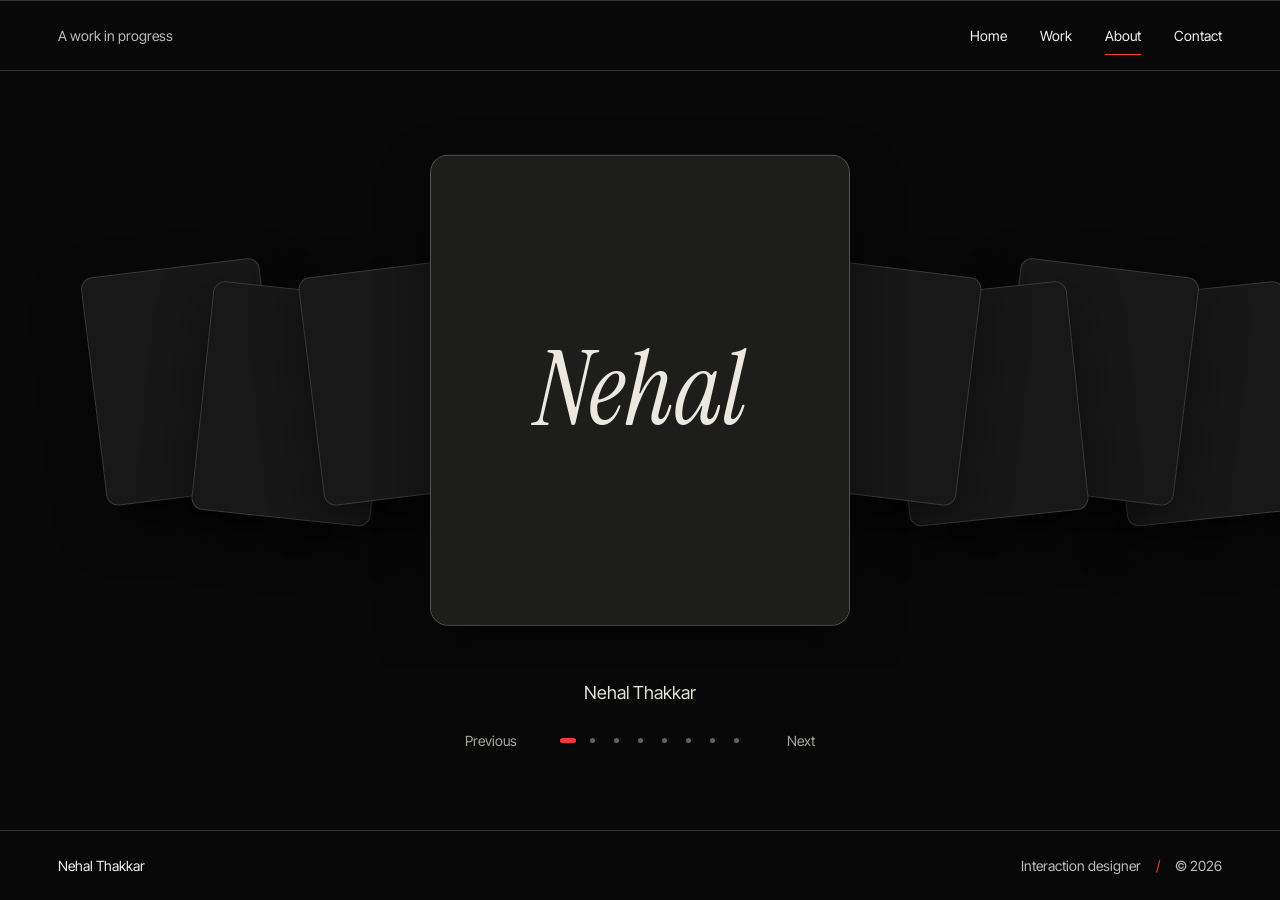
==== about.html @ 82a0279f "Add files via upload" ====
<!doctype html>
<html lang="en">
<head>
  <meta charset="utf-8">
  <meta name="viewport" content="width=device-width,initial-scale=1">
  <meta name="theme-color" content="#080808">
  <title>About ,  Nehal Thakkar</title>
  <meta name="description" content="A brief introduction to Nehal, an interaction designer based in Ahmedabad.">
  <link rel="icon" type="image/svg+xml" href="./assets/favicon.svg">
  <link rel="preconnect" href="https://fonts.googleapis.com">
  <link rel="preconnect" href="https://fonts.gstatic.com" crossorigin>
  <link href="https://fonts.googleapis.com/css2?family=Instrument+Serif:ital@0;1&family=Inter+Tight:wght@400;500;600;700;800&display=swap" rel="stylesheet">
  <link rel="stylesheet" href="./theme.css">
  <link rel="stylesheet" href="./minimal.css">
  <link rel="stylesheet" href="./about-gallery.css">
</head>
<body class="minimal-page about-page" id="top">
<a class="skip" href="#main">Skip to content</a>
<header class="site-nav" aria-label="Primary"><a class="nav-brand nav-annotation" href="./index.html" aria-label="Home">A work in progress</a><nav aria-label="Main navigation"><a href="./index.html">Home</a><a href="./work.html">Work</a><a href="./about.html" aria-current="page">About</a><a href="./contact.html">Contact</a></nav></header>
<main id="main" class="personal-world">
  <section class="personal-gallery" aria-label="Nehal’s personal photo gallery" aria-roledescription="carousel">
    <div class="gallery-stage" id="about-gallery"></div>
    <p class="gallery-line" id="gallery-line" aria-live="polite"></p>
    <div class="gallery-controls"><button type="button" id="gallery-prev" aria-label="Previous photo">Previous</button><div id="gallery-dots" aria-label="Choose a photo"></div><button type="button" id="gallery-next" aria-label="Next photo">Next</button></div>
  </section>
</main>
<footer class="quiet-footer"><span>Nehal Thakkar</span><span>Interaction designer <span aria-hidden="true">/</span> © 2026</span></footer>
<script src="./about-gallery.js"></script>
</body>
</html>
---- theme.css ----
:root{--dark:#080808;--ink:#11110f;--paper:#f1f1ec;--orange:#ff3b3b;--orange-ink:#b91c1c;--line:#d0d0c9;--serif:"Instrument Serif",Georgia,"Times New Roman",serif;--sans:"Inter Tight",Arial,Helvetica,sans-serif;--gutter:4.5vw;--teal:#080808;--yellow:#f1f1ec;--bg:#f1f1ec;--accent:#b91c1c;--muted:#63635e;--max:1440px}
*{box-sizing:border-box}html{scroll-behavior:smooth;scroll-padding-top:105px}body{margin:0;background:var(--paper);color:var(--ink);font:16px/1.6 var(--sans);-webkit-font-smoothing:antialiased}::selection{background:var(--orange);color:var(--dark)}a{color:inherit;text-underline-offset:.3em}button,input,textarea,summary{font:inherit}img{display:block;max-width:100%;height:auto}a:focus-visible,button:focus-visible,summary:focus-visible{outline:2px solid var(--orange);outline-offset:6px}
.skip{position:absolute;left:20px;top:-100px;z-index:100;padding:14px 20px;background:var(--paper);color:var(--ink);font-size:16px}.skip:focus{top:14px}.status-dot{display:inline-block;flex:none;width:7px;height:7px;border-radius:50%;background:var(--orange)}
.site-nav{position:sticky;top:0;z-index:30;display:flex;align-items:center;justify-content:space-between;gap:24px;width:100%;padding:20px var(--gutter);background:var(--dark);color:var(--paper);border-top:1px solid #353531;border-bottom:1px solid #353531}.site-nav a{text-decoration:none}.nav-brand{font:600 31px/.9 var(--sans);letter-spacing:-.075em;white-space:nowrap;display:inline-flex;align-items:center}.nav-brand>span{font-weight:400;color:var(--orange);font-size:34px;margin-left:5px;line-height:.8}.nav-note{font:13px/1.4 var(--sans);color:#aaa9a4;margin-right:auto;margin-left:22px}
.site-nav nav{position:static;display:flex;align-items:center;gap:34px;background:none;color:inherit;border:0;padding:0;overflow:visible;font-family:var(--sans)}.site-nav nav>a{font-size:14px;line-height:1.5;white-space:nowrap;position:relative;padding:4px 0;transition:color .2s}.site-nav nav>a:hover{color:var(--orange)}.site-nav nav>a[aria-current=page]:after{content:"";position:absolute;bottom:-5px;left:0;right:0;height:1px;background:var(--orange)}.site-nav .nav-contact{display:flex;align-items:center;gap:9px}
.shell,.wrap{width:min(var(--max),91%);margin-left:auto;margin-right:auto}
.portfolio-page h1,.portfolio-page h2{font-family:var(--serif);font-weight:400;letter-spacing:-.035em;line-height:1.04}.portfolio-page h1 em,.portfolio-page h2 em{font-family:var(--serif);font-weight:400;font-style:italic;color:var(--orange-ink)}.portfolio-page h3{font-family:var(--sans);font-weight:500;letter-spacing:-.035em}
.portfolio-page .eyebrow,.portfolio-page .mono,.portfolio-page figcaption,.portfolio-page dt{font-family:var(--sans);letter-spacing:0;font-size:14px;line-height:1.5}.portfolio-page .eyebrow{color:var(--muted);text-transform:none}
.portfolio-page .page-intro,.portfolio-page .about-hero{padding:88px 0 75px}.portfolio-page .page-intro h1,.portfolio-page .about-hero h1{font-size:clamp(58px,8.4vw,126px);line-height:1.02;letter-spacing:-.035em;font-weight:400;margin:35px 0}.portfolio-page .page-intro p{font-size:21px;line-height:1.5;max-width:590px;letter-spacing:-.015em}.portfolio-page .page-links{gap:18px;margin-top:35px}
.portfolio-page .pill{border:1px solid #aaa9a1;border-radius:0;padding:14px 20px;font-size:14px;font-weight:400;background:transparent;min-height:48px;transition:color .2s,background .2s,border-color .2s}.portfolio-page .pill:hover{background:var(--dark);color:var(--paper);border-color:var(--dark);transform:none}
.portfolio-page .work,.portfolio-page .practice{background:var(--dark);color:var(--paper);padding:88px 0}.portfolio-page .section-head{margin-bottom:55px;align-items:end;gap:40px}.portfolio-page .section-head h2,.portfolio-page .tools h2{font-size:clamp(48px,6.5vw,96px);font-weight:400;letter-spacing:-.035em;line-height:1.02}.portfolio-page .section-head p{font-size:17px;color:#bdbdb7}.portfolio-page .work .eyebrow,.portfolio-page .practice .eyebrow{color:#bdbdb7}
.portfolio-page .case-cover,.portfolio-page .ui-cover{border-radius:0}.portfolio-page .case-cover{aspect-ratio:1.9}.portfolio-page .cover-chip{border-radius:0;background:var(--paper);color:var(--ink);font-size:13px;font-weight:400;padding:10px 16px}.portfolio-page .case-caption{padding:25px 0 70px}.portfolio-page .case-caption h3{font-size:clamp(28px,3.1vw,45px);font-weight:400;margin:10px 0 16px}.portfolio-page .case-caption p{color:#bdbdb7;line-height:1.6}.portfolio-page .case-caption .pill{background:transparent;border-color:#65655f;color:var(--paper)}.portfolio-page .case-caption .pill:hover{background:var(--paper);color:var(--ink);border-color:var(--paper)}
.portfolio-page .ui-cover{background:var(--paper);color:var(--ink);padding:clamp(32px,6vw,80px);min-height:360px;position:relative}.portfolio-page .ui-cover h3{font-family:var(--serif);font-size:clamp(75px,11vw,158px);font-weight:400;letter-spacing:-.045em}.portfolio-page .ui-cover em{font-family:var(--serif);font-style:italic;color:var(--orange-ink)}.portfolio-page .ui-cover .eyebrow{color:var(--muted)}.portfolio-page .ui-cover:after{content:"↗";position:absolute;right:35px;bottom:25px;font-size:40px;transition:transform .2s,color .2s}.portfolio-page .ui-cover:hover:after{color:var(--orange-ink);transform:translate(3px,-3px)}
.portfolio-page .explorations,.portfolio-page .project-row{border-color:#41413d}.portfolio-page .explorations{padding-top:45px}.portfolio-page .explorations>h3{font-weight:400}.portfolio-page .project-row{padding:26px 0}.portfolio-page .project-row summary span:first-child{font-size:26px;font-weight:400}.portfolio-page .project-row summary .label{color:#bcbcb7;font-size:14px}.portfolio-page .project-row summary:after{color:var(--orange)}.portfolio-page .project-row p,.portfolio-page .exploration-note{color:#bcbcb7}.portfolio-page .project-row summary{min-height:40px}.portfolio-page .work .page-links .pill{border-color:#77776f;color:var(--paper)}.portfolio-page .work .page-links .pill:hover{color:var(--ink);background:var(--paper)}
.portfolio-page .outro{background:var(--paper);color:var(--ink);padding:75px 0;border-top:1px solid var(--line)}.portfolio-page .outro h2{font-size:clamp(48px,5.9vw,88px);font-weight:400;line-height:1.06;letter-spacing:-.035em}.portfolio-page .footer{background:var(--dark);color:#bdbdb7;padding:28px 0;border-top:1px solid #353531}.portfolio-page .footer .shell{font-size:13px;gap:28px;flex-wrap:wrap;align-items:center}.portfolio-page .footer nav{gap:24px}.portfolio-page .footer a{font-size:14px;color:var(--paper)}
.portfolio-page .bio-grid{margin-top:65px;gap:90px;align-items:start}.portfolio-page .name-poster{border-radius:0;transform:none;min-height:460px;padding:50px 35px;aspect-ratio:1;background:var(--dark);color:var(--paper)}.portfolio-page .name-poster .initials{font:clamp(100px,13vw,210px)/1.15 var(--serif);letter-spacing:-.08em}.portfolio-page .name-poster .asterisk{font:400 68px/.8 var(--sans);color:var(--orange)}.portfolio-page .name-poster .eyebrow{color:#bdbdb7}.portfolio-page .bio-text .lead{font-size:clamp(26px,2.5vw,36px);font-weight:400;line-height:1.3;letter-spacing:-.03em;margin-top:0}.portfolio-page .bio-text p{font-size:17px;line-height:1.65}.portfolio-page .about-facts{gap:24px}.portfolio-page .about-facts dt{font-size:14px;font-weight:400;color:var(--muted)}.portfolio-page .about-facts dd{font-size:16px}
.portfolio-page .practice-grid{gap:40px}.portfolio-page .practice-grid article{border-color:#41413d;padding-top:26px}.portfolio-page .practice-grid h3{font-size:30px;font-weight:400;line-height:1.1;margin:26px 0 22px}.portfolio-page .practice-grid p{color:#bdbdb7;line-height:1.6}.portfolio-page .practice-grid .eyebrow{color:var(--orange);font-family:var(--serif);font-size:48px;line-height:1}.portfolio-page .tools{padding:88px 0}.portfolio-page .tool-list{gap:0 65px;margin-top:55px}.portfolio-page .tool-list>div{padding:25px 0}.portfolio-page .tool-list h3{font-size:25px;font-weight:400}.portfolio-page .tool-list p{font-size:16px;color:var(--muted)}.portfolio-page .personal-note{padding:45px 0}.portfolio-page .personal-note p{font-size:24px;line-height:1.5;letter-spacing:-.02em}.portfolio-page .about-cta{padding-bottom:80px}
.portfolio-page .contact-grid{gap:80px;padding:0 0 85px}.portfolio-page .contact-card{border-radius:0;background:var(--dark);color:var(--paper);padding:50px}.portfolio-page .contact-card .eyebrow{color:var(--orange)}.portfolio-page .contact-card h2{font-size:clamp(45px,4.3vw,66px);line-height:1.08;letter-spacing:-.035em;margin:30px 0}.portfolio-page .contact-card p{color:#c3c3bd}.portfolio-page .contact-card .mini{font-size:14px;padding-top:50px;margin-bottom:0}.portfolio-page .contact-topics h2{font-family:var(--sans);font-size:23px;letter-spacing:-.025em;margin:0 0 25px}.portfolio-page .contact-topics p{font-size:16px;padding:22px 0;margin:0;color:var(--muted)}.portfolio-page .contact-topics strong{display:inline-block;color:var(--ink);font-weight:500;margin-bottom:8px}
.portfolio-page .case-reading{max-width:1000px;padding-bottom:90px}.portfolio-page .case-reading section{padding:55px 0}.portfolio-page .case-reading h2{font-size:clamp(37px,4.2vw,61px);letter-spacing:-.025em;line-height:1.1}.portfolio-page .case-reading h3{font-size:25px;font-weight:400;margin-top:32px}.portfolio-page .case-reading p,.portfolio-page .case-reading li{font-size:18px;line-height:1.75;max-width:800px}.portfolio-page .case-reading table{font-size:16px;line-height:1.6}.portfolio-page .case-reading th{font-weight:500}.portfolio-page .project-meta span,.portfolio-page .tag{border-radius:0;font-size:14px;padding:8px 12px}.portfolio-page .image-space{background:#e8e8e1;border:1px dashed #a0a099;border-radius:0;color:var(--ink)}.portfolio-page .image-space strong{font-size:20px;font-weight:500}.portfolio-page .image-space small{font-size:14px}.portfolio-page .research-image{background:white;border-radius:0}.portfolio-page .case-reading .note{font-size:16px;border-color:var(--orange-ink)}
.case-flames .hero{padding:85px 0 45px}.case-flames .hero h1{font-family:var(--serif);font-size:clamp(65px,8.7vw,130px);font-weight:400;line-height:.98;letter-spacing:-.035em}.case-flames .hero h1 em{font-family:var(--serif);font-style:italic;font-weight:400;color:var(--orange-ink)}.case-flames .hero-foot{margin-top:30px}.case-flames .intro{font-size:23px;line-height:1.5}.case-flames main>nav{top:76px;background:var(--paper);padding:16px var(--gutter);border-color:var(--line);gap:24px}.case-flames main>nav a{font-size:14px}.case-flames section{padding:80px 0}.case-flames h2{font-size:clamp(40px,4.3vw,63px);line-height:1.08}.case-flames h3{font-size:25px;font-weight:400;line-height:1.25}.case-flames .section-number{font-size:13px;line-height:1.5}.case-flames .question{font-family:var(--serif);font-size:clamp(42px,4.8vw,69px);line-height:1.1}.case-flames .body-copy p{font-size:17px;line-height:1.75}.case-flames .dark{background:var(--dark);color:var(--paper)}.case-flames .dark .eyebrow,.case-flames .step span{color:var(--orange)}.case-flames .dark .section-number,.case-flames .dark figcaption{color:#bcbcb7}.case-flames .step{border-color:#484843}.case-flames .step span{font:46px/1 var(--serif)}.case-flames .step h3{margin-top:28px}.case-flames .panel{padding:32px}.case-flames .panel small{font:14px/1.5 var(--sans);text-transform:none;color:var(--orange-ink)}.case-flames .band{background:#e6e6df;padding:35px}.case-flames .ending{background:#e6e6df}.case-flames .ending:last-child{background:#efddd4}.case-flames .ending .mono{color:var(--muted)}.case-flames .ending:last-child .mono{color:var(--orange-ink)}.case-flames .note{font-size:15px}.case-flames .closing{padding:80px 0}.case-flames .credits{font-size:14px}.case-flames main summary{font-weight:500;font-size:17px;padding-right:12px}.case-flames>footer{background:var(--dark);color:var(--paper);font-size:14px;padding:28px var(--gutter)}
@media(max-width:1050px){.nav-note{display:none}.portfolio-page .bio-grid{gap:50px}.portfolio-page .name-poster{min-height:380px}.portfolio-page .contact-grid{gap:45px}.portfolio-page .contact-card{padding:35px}.site-nav nav{gap:25px}}
@media(max-width:760px){:root{--gutter:6vw}html{scroll-padding-top:145px}.site-nav{padding:18px var(--gutter);gap:18px}.site-nav nav{gap:20px}.site-nav nav>a{font-size:14px}.nav-brand{font-size:28px}.nav-brand>span{font-size:30px}.shell,.wrap{width:88%}.portfolio-page .page-intro,.portfolio-page .about-hero{padding:55px 0}.portfolio-page .page-intro h1,.portfolio-page .about-hero h1{font-size:clamp(50px,10vw,78px);margin:28px 0;overflow-wrap:break-word}.portfolio-page .page-intro p{font-size:19px}.portfolio-page .section-head h2,.portfolio-page .tools h2{font-size:clamp(47px,8vw,68px)}.portfolio-page .section-head p{margin-top:28px}.portfolio-page .work,.portfolio-page .practice,.portfolio-page .tools{padding:60px 0}.portfolio-page .case-cover{aspect-ratio:1.3}.portfolio-page .case-caption{padding-bottom:48px}.portfolio-page .case-caption h3{font-size:31px}.portfolio-page .case-caption .pill{margin-top:20px}.portfolio-page .ui-cover{min-height:290px}.portfolio-page .ui-cover h3{font-size:clamp(70px,15vw,115px)}.portfolio-page .outro{padding:55px 0}.portfolio-page .outro .shell{align-items:start}.portfolio-page .footer .shell{align-items:start;gap:25px}.portfolio-page .bio-grid{grid-template-columns:1fr;gap:40px;margin-top:45px}.portfolio-page .name-poster{max-width:none;width:100%;min-height:360px;aspect-ratio:1.3}.portfolio-page .name-poster .initials{font-size:160px}.portfolio-page .practice-grid{grid-template-columns:1fr;gap:20px}.portfolio-page .practice-grid article{padding-top:24px}.portfolio-page .tool-list{grid-template-columns:1fr}.portfolio-page .contact-grid{grid-template-columns:1fr;gap:45px;padding-bottom:60px}.portfolio-page .contact-card{padding:32px}.portfolio-page .contact-card h2{font-size:48px}.portfolio-page .contact-topics h2{font-size:23px}.portfolio-page .contact-card .mini{padding-top:30px}.portfolio-page .case-reading{padding:0 6vw 60px}.portfolio-page .case-reading section{padding:40px 0}.portfolio-page .case-reading p,.portfolio-page .case-reading li{font-size:17px}.portfolio-page .personal-note p{font-size:22px}.case-flames .hero{padding:55px 0 30px}.case-flames .hero h1{font-size:clamp(61px,11vw,88px)}.case-flames .intro{font-size:21px}.case-flames main>nav{top:75px;gap:22px}.case-flames section{padding:55px 0}.case-flames .section-grid{gap:20px}.case-flames .panel,.case-flames .ending,.case-flames .band{padding:25px}.case-flames .closing{padding:55px 0}}
@media(max-width:510px){.site-nav{flex-wrap:wrap;gap:18px;padding-top:18px;padding-bottom:16px}.site-nav .nav-brand{font-size:27px}.site-nav nav{width:100%;justify-content:space-between;gap:14px}.site-nav nav>a{font-size:14px}.site-nav .nav-contact{gap:6px}.case-flames main>nav{top:117px}.portfolio-page .about-hero h1{font-size:clamp(40px,9.8vw,53px)}.portfolio-page .page-intro h1{font-size:clamp(47px,10vw,59px)}.portfolio-page .page-links .pill{padding:13px 17px;font-size:14px}.portfolio-page .footer nav{gap:22px;flex-wrap:wrap}.portfolio-page .section-head{margin-bottom:35px}.portfolio-page .name-poster{min-height:320px}.portfolio-page .contact-card h2{font-size:42px}.portfolio-page .about-facts{grid-template-columns:1fr;gap:24px}.portfolio-page .project-row summary span:first-child{font-size:23px}.portfolio-page .case-reading table{min-width:480px}.portfolio-page .case-reading .table-scroll{overflow:auto}.case-flames .facts{gap:25px}.case-flames .hero h1{font-size:clamp(53px,11vw,70px)}}
@media(prefers-reduced-motion:reduce){html{scroll-behavior:auto}*,*:before,*:after{animation:none!important;transition:none!important}}
---- minimal.css ----
/* Quiet shared surfaces for Home, About, Explorations and Contact. */
.minimal-page{background:var(--dark);color:var(--paper);min-height:100svh;display:flex;flex-direction:column}
.minimal-page p,.minimal-page h1,.minimal-page h2,.minimal-page figure{margin:0}
.minimal-page h1{font:400 clamp(3.5rem,6.5vw,6.5rem)/1.02 var(--serif);letter-spacing:-.035em}
.minimal-page em{color:var(--orange);font-weight:400}
.minimal-page main{flex:1}
.sr-only{position:absolute!important;width:1px!important;height:1px!important;padding:0!important;margin:-1px!important;overflow:hidden!important;clip:rect(0,0,0,0)!important;white-space:nowrap!important;border:0!important}
.small-label{font-size:.75rem;letter-spacing:.09em;color:#bcbcb8;margin-bottom:28px!important}
.quiet-footer{display:flex;justify-content:space-between;align-items:center;gap:24px;padding:24px var(--gutter);border-top:1px solid #353531;background:var(--dark);color:#bcbcb8;font:400 .875rem/1.5 var(--sans)}
.quiet-footer>span:first-child{color:var(--paper)}.quiet-footer>span:last-child>span{margin:0 12px;color:var(--orange)}
.minimal-home{padding:27px var(--gutter) 36px;min-height:calc(100svh - 145px);display:flex;flex-direction:column}
.home-meta{display:flex;justify-content:space-between;align-items:center;gap:20px;color:#bcbcb8;font-size:.75rem;letter-spacing:.08em}
.minimal-about{display:grid;align-items:center;min-height:calc(100svh - 145px);padding:76px var(--gutter)}
.about-essential{display:grid;grid-template-columns:1fr 1fr;align-items:center;gap:clamp(48px,9vw,145px);max-width:1300px;margin:auto;width:100%}
.essential-bio{max-width:475px}.essential-bio>p{font-size:clamp(1.125rem,1.6vw,1.375rem);line-height:1.6}.essential-bio>p+p{color:#bcbcb8;margin-top:20px}
.essential-bio dl{margin:36px 0 0;padding-top:26px;border-top:1px solid #353531;display:grid;gap:22px}.essential-bio dt{font-size:.8125rem;color:#999993;margin-bottom:5px}.essential-bio dd{font-size:1rem;line-height:1.6;margin:0}
.minimal-explorations{padding:65px var(--gutter) 75px;max-width:1700px;width:100%;margin:auto}
.exploration-intro{margin-bottom:54px}.exploration-intro h1{font-size:clamp(4rem,7vw,7rem)}
.side-quests{display:grid;grid-template-columns:1fr 1fr;gap:38px}.quest{min-width:0}.quest>img{width:100%;aspect-ratio:1.5;object-fit:cover}
.quest-meta{display:flex;justify-content:space-between;gap:20px;color:#bcbcb8;font-size:.8125rem;margin:20px 0 6px}.quest-meta>span:last-child{color:#999993}
.quest summary{display:flex;align-items:center;justify-content:space-between;gap:20px;min-height:60px;cursor:pointer;list-style:none;border-bottom:1px solid #353531;padding:0 0 14px}.quest summary::-webkit-details-marker{display:none}
.quest h2{font:400 clamp(1.75rem,2.6vw,2.5rem)/1.1 var(--sans);letter-spacing:-.035em}.quest-toggle:before{content:'+';color:var(--orange);font-size:1.8rem}.quest details[open] .quest-toggle:before{content:'−'}
.quest details>p{font-size:1rem;line-height:1.7;color:#bcbcb8;margin-top:20px;max-width:530px}
.minimal-contact{display:grid;place-content:center;justify-items:center;padding:65px var(--gutter);min-height:calc(100svh - 145px)}
.visiting-card{width:min(600px,88vw);perspective:1600px}
.card-turner{display:grid;transform-style:preserve-3d;transition:transform .65s cubic-bezier(.22,.7,.2,1)}
.visiting-card.is-flipped .card-turner{transform:rotateY(180deg)}
.card-face{grid-area:1/1;min-width:0;min-height:355px;backface-visibility:hidden;-webkit-backface-visibility:hidden;background:var(--paper);color:var(--ink);padding:34px 38px;border:0;border-radius:4px;box-shadow:0 20px 55px #0005}
.card-front{display:flex;flex-direction:column;align-items:stretch;text-align:left;cursor:pointer;transform:rotateY(0deg);touch-action:manipulation}
.card-role{font-size:.75rem;letter-spacing:.11em;color:#62625e}
.card-name{display:block;font:400 clamp(3.25rem,5.5vw,4.875rem)/.95 var(--serif);letter-spacing:-.035em;padding:30px 0 28px}.card-plus{color:var(--orange-ink);font-family:var(--sans);font-size:.65em;margin-left:8px}
.card-bottom{display:flex;justify-content:space-between;align-items:center;margin-top:auto;color:#62625e;font-size:.875rem}.card-bottom>span:last-child{font-size:1.75rem;color:var(--orange-ink)}
.card-back{display:flex;flex-direction:column;transform:rotateY(180deg);gap:20px}
.card-back-title{font:400 2.375rem/1.1 var(--serif);letter-spacing:-.03em}
.card-social{display:block;text-decoration:none;border-top:1px solid #c9c9c1;padding-top:15px;min-height:65px}.card-social>span{display:block;font-size:.8125rem;color:#62625e;margin-bottom:5px}.card-social strong{font-size:clamp(1rem,2.4vw,1.25rem);font-weight:400;display:flex;align-items:center;justify-content:space-between;gap:8px;overflow-wrap:anywhere}.card-social strong>span{color:var(--orange-ink);flex-shrink:0}.card-social:hover strong{color:var(--orange-ink)}
.card-return{align-self:end;margin-top:auto;padding:7px 0 3px;min-height:44px;border:0;background:transparent;font-size:.875rem;cursor:pointer;color:#62625e}.card-return span{margin-left:12px;color:var(--orange-ink)}
.card-face:focus-visible,.card-face :focus-visible{outline-color:var(--orange-ink)}
@media(min-width:1700px){.minimal-home,.minimal-about,.minimal-explorations{padding-left:max(var(--gutter),calc((100vw - 1500px)/2));padding-right:max(var(--gutter),calc((100vw - 1500px)/2))}.minimal-explorations{max-width:none}}
@media(max-width:900px){.about-essential{gap:40px}.essential-bio>p{font-size:1.125rem}}
@media(max-width:700px){.minimal-home{min-height:auto;padding-bottom:35px}.about-essential{grid-template-columns:1fr;gap:44px}.minimal-about{padding:55px var(--gutter);min-height:auto}.essential-bio{max-width:none}.side-quests{grid-template-columns:1fr;gap:45px}.minimal-explorations{padding-top:45px;padding-bottom:50px}.exploration-intro{margin-bottom:38px}.quest-meta{font-size:.8125rem}.minimal-contact{padding:55px var(--gutter);min-height:calc(100svh - 190px)}.card-face{padding:28px;min-height:345px}.quiet-footer{font-size:.8125rem;gap:18px}.quiet-footer>span:last-child>span{margin:0 5px}}
@media(max-width:380px){.card-face{padding:25px 22px}.card-name{font-size:3.25rem}.quiet-footer{flex-wrap:wrap;gap:7px}.card-social strong{font-size:1rem}}
@media(prefers-reduced-motion:reduce){.card-turner{transition:none}}

/* The type is the interaction: touch, displacement and a soft return. */
.site-nav .nav-brand{font-weight:600;letter-spacing:-.07em}
.site-nav nav{gap:clamp(18px,2.6vw,38px)}
.minimal-home{overflow:hidden}
.kinetic-cover{flex:1;display:flex;flex-direction:column;justify-content:center;align-items:center;gap:18px;width:100%;max-width:1440px;margin:0 auto;padding:32px 0 14px}
.minimal-home .kinetic-cover h1{font:400 clamp(1.375rem,2.2vw,2rem)/1.4 var(--sans);letter-spacing:-.025em;text-align:center;color:#d5d5ce}
.kinetic-stage{position:relative;display:flex;justify-content:center;align-items:center;width:100%;padding:16px 8px 22px;min-width:0;isolation:isolate;font:400 clamp(10rem,min(32vw,38svh),29rem)/.95 var(--serif);letter-spacing:-.055em}
.kinetic-letter{position:relative;display:block;flex:none;padding:0;margin:0 -.014em;border:0;background:none;border-radius:5px;font:inherit;letter-spacing:inherit;color:var(--paper);cursor:grab;touch-action:none;user-select:none;-webkit-user-select:none;-webkit-tap-highlight-color:transparent;will-change:transform;transform-origin:50% 70%}
.kinetic-letter>span{display:block;pointer-events:none;line-height:.95;padding-bottom:.1em}
.kinetic-letter.letter-accent{color:var(--orange);font-style:italic;margin-right:.018em}
.kinetic-letter:hover,.kinetic-letter.is-held{color:var(--orange)}.kinetic-letter.is-held{cursor:grabbing;z-index:5}.kinetic-letter:focus-visible{outline:1px dashed #bcbcb8;outline-offset:10px;z-index:4}
.kinetic-period{color:var(--orange);align-self:center;pointer-events:none;line-height:.95;margin-left:-.015em;transform:translateY(-.045em)}
.minimal-home .kinetic-caption{font:400 .875rem/1.5 var(--sans);color:#a9a9a4;letter-spacing:0;text-align:center;margin-top:0}
.minimal-contact{display:flex;flex-direction:column;justify-content:center;align-items:center;padding:75px var(--gutter)}
.contact-composition{display:grid;grid-template-columns:1.1fr 1fr;gap:clamp(45px,7vw,110px);align-items:center;width:100%;max-width:1300px}
.contact-composition .visiting-card{width:100%;max-width:600px}
.contact-conversations{max-width:485px}.contact-conversations h2{font:400 clamp(2.375rem,3.4vw,3.5rem)/1.08 var(--serif);letter-spacing:-.03em;margin:0 0 30px}
.contact-conversations>div{padding:20px 0;border-top:1px solid #353531}.contact-conversations>div:last-child{padding-bottom:0}
.contact-conversations h3{font:500 1rem/1.5 var(--sans);margin:0 0 6px}.contact-conversations p{font:400 1rem/1.65 var(--sans);color:#bcbcb8;max-width:385px}
@media(max-width:950px){.contact-composition{grid-template-columns:1fr;max-width:600px;gap:55px}.contact-conversations{max-width:none}.contact-conversations h2 br{display:none}.contact-conversations p{max-width:none}}
@media(max-width:700px){.kinetic-cover{padding:62px 0 40px;gap:28px}.kinetic-stage{font-size:clamp(9rem,35vw,17rem);padding:32px 0 40px}.minimal-home .kinetic-cover h1{font-size:1.375rem;max-width:270px}.minimal-home .kinetic-caption{font-size:.875rem}.minimal-home{min-height:calc(100svh - 191px)}.site-nav nav{gap:16px}.minimal-contact{padding:50px var(--gutter)}.contact-conversations h2{font-size:2.5rem}}
@media(max-width:510px){.site-nav nav{gap:8px;justify-content:space-between;flex-wrap:wrap}.site-nav nav>a{font-size:.875rem}.kinetic-cover{padding:32px 0;gap:8px}.kinetic-stage{font-size:clamp(8rem,38vw,12rem);padding:26px 0 32px}}
@media(prefers-reduced-motion:reduce){.kinetic-letter{will-change:auto}}

.kinetic-letter.is-pressed{color:var(--orange)}

/* Each letter opens one side of the designer's practice. */
.site-nav .nav-annotation{font:400 .875rem/1.5 var(--sans);letter-spacing:0;color:#bcbcb8}
.identity-stage{font-size:clamp(8rem,min(26vw,36svh),24rem);padding-top:28px;padding-bottom:32px}
.identity-stage .kinetic-letter{margin:0 -.025em}
.identity-stage .kinetic-letter.is-revealed{color:var(--orange)}
.identity-reveal{text-align:center;min-height:76px;max-width:560px;padding:0 12px}
.minimal-home .identity-title{font:400 clamp(1.375rem,2vw,1.875rem)/1.25 var(--serif);color:var(--paper);letter-spacing:-.01em}
.minimal-home .identity-description{font:400 .875rem/1.6 var(--sans);color:#aaa9a4;margin-top:8px}
@media(max-width:700px){.identity-stage{font-size:clamp(6rem,26vw,11rem);padding:35px 0 40px}.minimal-home .kinetic-cover h1{font-size:1.125rem;max-width:330px}.identity-reveal{min-height:84px}.kinetic-cover{gap:12px}}

/* The name, introduction and project collection form one homepage. */
.home-page .kinetic-cover{flex:none;padding-top:36px;padding-bottom:65px;gap:12px}
.identity-stage .kinetic-letter,.identity-stage .kinetic-letter:hover{color:var(--paper)}
.identity-stage .kinetic-letter.is-held,.identity-stage .kinetic-letter.is-pressed,.identity-stage .kinetic-letter.is-revealed{color:var(--orange)}
.home-page .identity-reveal{min-height:64px;max-width:650px}
.home-page .home-introduction{max-width:790px;text-align:center;font:400 clamp(1rem,1.35vw,1.125rem)/1.8 var(--sans);color:#bcbcb8;margin:8px auto 0;padding:0 8px}
.home-projects{width:100%;max-width:1440px;margin:0 auto;padding:32px 0 45px;border-top:1px solid #353531}
.projects-heading{display:flex;justify-content:space-between;align-items:center;gap:24px;margin-bottom:30px}
.projects-heading h2{font:400 clamp(2rem,3.5vw,3.5rem)/1.1 var(--serif);letter-spacing:-.035em}
.carousel-controls{display:flex;gap:10px;flex-shrink:0}.carousel-controls button{width:46px;height:46px;padding:0;border:1px solid #62625e;border-radius:50%;background:none;color:var(--paper);font-size:1.375rem;cursor:pointer}.carousel-controls button:hover:not(:disabled){color:var(--orange);border-color:var(--orange)}.carousel-controls button:disabled{opacity:.3;cursor:default}
.project-track{display:grid;grid-auto-flow:column;grid-auto-columns:calc((100% - 48px)/2.35);gap:24px;overflow-x:auto;overscroll-behavior-x:contain;scroll-snap-type:x mandatory;scroll-padding:0;scrollbar-width:thin;scrollbar-color:#66665f #171716;padding:4px 4px 24px;margin:0 -4px}
.project-slide{display:block;min-width:0;scroll-snap-align:start;text-decoration:none}.slide-media{aspect-ratio:1.5;overflow:hidden;background:#171716}.slide-media img{width:100%;height:100%;object-fit:cover;transition:transform .35s}.project-slide:hover img{transform:scale(1.025)}
.project-slide .slide-category{font:400 .8125rem/1.5 var(--sans);color:#a9a9a4;margin:18px 0 6px}.slide-title{display:flex;align-items:center;justify-content:space-between;gap:20px}.slide-title h3{font:400 clamp(1.25rem,1.8vw,1.625rem)/1.2 var(--sans);letter-spacing:-.025em;margin:0}.slide-title>span{font-size:1.5rem;flex-shrink:0}.project-slide:hover .slide-title{color:var(--orange)}
.speak-slide{background:var(--paper);color:var(--ink);display:flex;flex-direction:column;justify-content:space-between;padding:24px}.speak-slide-label,.speak-slide-foot{font:400 .75rem/1.4 var(--sans)}.speak-slide-label{color:#62625e}.speak-slide-word{font:400 clamp(3.5rem,6vw,6rem)/.85 var(--serif);letter-spacing:-.05em}.speak-slide-word em{display:inline-block;color:var(--orange-ink);margin-left:.1em}.speak-slide-foot{color:#62625e}
.project-dialog{width:min(760px,90vw);max-height:88svh;overflow:auto;padding:0;border:1px solid #55554f;border-radius:4px;background:var(--dark);color:var(--paper)}.project-dialog::backdrop{background:#000c}.project-dialog>img{width:100%;max-height:45svh;object-fit:cover}.project-dialog-close{display:block;margin:12px 20px 12px auto;min-height:44px;border:0;background:transparent;color:var(--paper);cursor:pointer;font-size:.875rem}.project-dialog-copy{padding:28px 32px 35px}.project-dialog-copy h2{font:400 2.5rem/1.1 var(--serif);margin:0 0 20px}.project-dialog-copy p{font:400 1rem/1.75 var(--sans);color:#bcbcb8}
@media(max-width:900px){.project-track{grid-auto-columns:calc((100% - 24px)/1.65)}.speak-slide-word{font-size:clamp(3.5rem,8vw,5.5rem)}}
@media(max-width:700px){.home-page .kinetic-cover{padding:24px 0 45px}.home-page .home-introduction{line-height:1.75;padding:0}.home-projects{padding-top:28px}.projects-heading{gap:16px;align-items:end}.projects-heading h2{font-size:2.25rem;max-width:230px}.carousel-controls{gap:6px}.carousel-controls button{width:44px;height:44px}.project-track{grid-auto-columns:86%;gap:18px}.speak-slide-word{font-size:clamp(3.5rem,15vw,5.5rem)}.project-dialog-copy{padding:25px}}
@media(prefers-reduced-motion:reduce){.project-track{scroll-behavior:auto}.slide-media img{transition:none}}
.kinetic-letter{cursor:pointer;touch-action:manipulation;transition:color .2s,transform .25s}.kinetic-letter:hover,.kinetic-letter:focus-visible{transform:translateY(-8px)}.kinetic-letter.is-revealed{color:var(--orange)}@media(prefers-reduced-motion:reduce){.kinetic-letter{transition:none}.kinetic-letter:hover,.kinetic-letter:focus-visible{transform:none}}
---- about-gallery.css ----
.personal-world{padding:35px 0 60px;min-height:calc(100svh - 180px);display:grid;align-items:center}.personal-gallery{width:100%;max-width:1600px;margin:auto}.gallery-stage{height:clamp(440px,43vw,590px);position:relative;overflow:hidden;isolation:isolate}.memory-card{position:absolute;left:50%;top:50%;padding:0;border:1px solid #ffffff25;border-radius:12px;background:#181818;color:#eeeade;cursor:pointer;overflow:hidden;box-shadow:0 20px 48px #0008;transform:translate(-50%,-50%) translate(var(--x),var(--y)) rotate(var(--rotation));transition:transform .65s cubic-bezier(.2,.8,.2,1),width .65s cubic-bezier(.2,.8,.2,1),height .65s cubic-bezier(.2,.8,.2,1),opacity .3s,border-color .3s}.memory-image{display:block;width:100%;height:100%;background-image:url('./assets/about-samples.png');background-size:300% 200%;filter:brightness(var(--brightness));transition:filter .3s,scale .4s}.memory-card:hover .memory-image,.memory-card:focus-visible .memory-image{filter:brightness(1);scale:1.04}.memory-card:is(:hover,:focus-visible){border-color:#d4d0c5}.memory-card:focus-visible{outline:2px solid #f1eee5;outline-offset:-5px}.memory-card.is-active{border-radius:18px;border-color:#ffffff40}.memory-image.portrait-unfilled{background-image:none;background-color:#1d1d1b;display:grid;place-items:center;font:italic 400 clamp(70px,8vw,120px)/1 "Instrument Serif",serif;color:#eae8df}.gallery-line{font:400 18px/1.5 "Inter Tight",sans-serif;text-align:center;min-height:54px;margin:12px 20px 10px;color:#e3e0d6;display:flex;align-items:center;justify-content:center}.gallery-controls{display:flex;align-items:center;justify-content:center;gap:28px}.gallery-controls>button{font:14px "Inter Tight",sans-serif;border:0;background:none;color:#aaa69e;padding:12px;cursor:pointer}.gallery-controls>button:hover{color:#f2f0e9}#gallery-dots{display:flex;gap:2px}#gallery-dots button{width:22px;height:36px;padding:0;border:0;background:none;cursor:pointer;display:grid;place-items:center}#gallery-dots button::after{content:"";display:block;width:5px;height:5px;border-radius:10px;background:#67635d;transition:width .25s,background .25s}#gallery-dots button[aria-current=true]::after{width:16px;background:#ff3535}.gallery-controls button:focus-visible{outline:2px solid #f2f0e9;outline-offset:2px}@media(max-width:700px){.personal-world{padding:24px 0 50px;min-height:calc(100svh - 160px)}.gallery-stage{height:380px}.gallery-line{font-size:16px;min-height:62px}.gallery-controls{gap:8px}.gallery-controls>button{font-size:13px;padding:10px}#gallery-dots button{width:20px}.memory-card{border-radius:8px}}@media(prefers-reduced-motion:reduce){.memory-card,.memory-image,#gallery-dots button::after{transition:none}.memory-card:hover .memory-image{scale:1}}
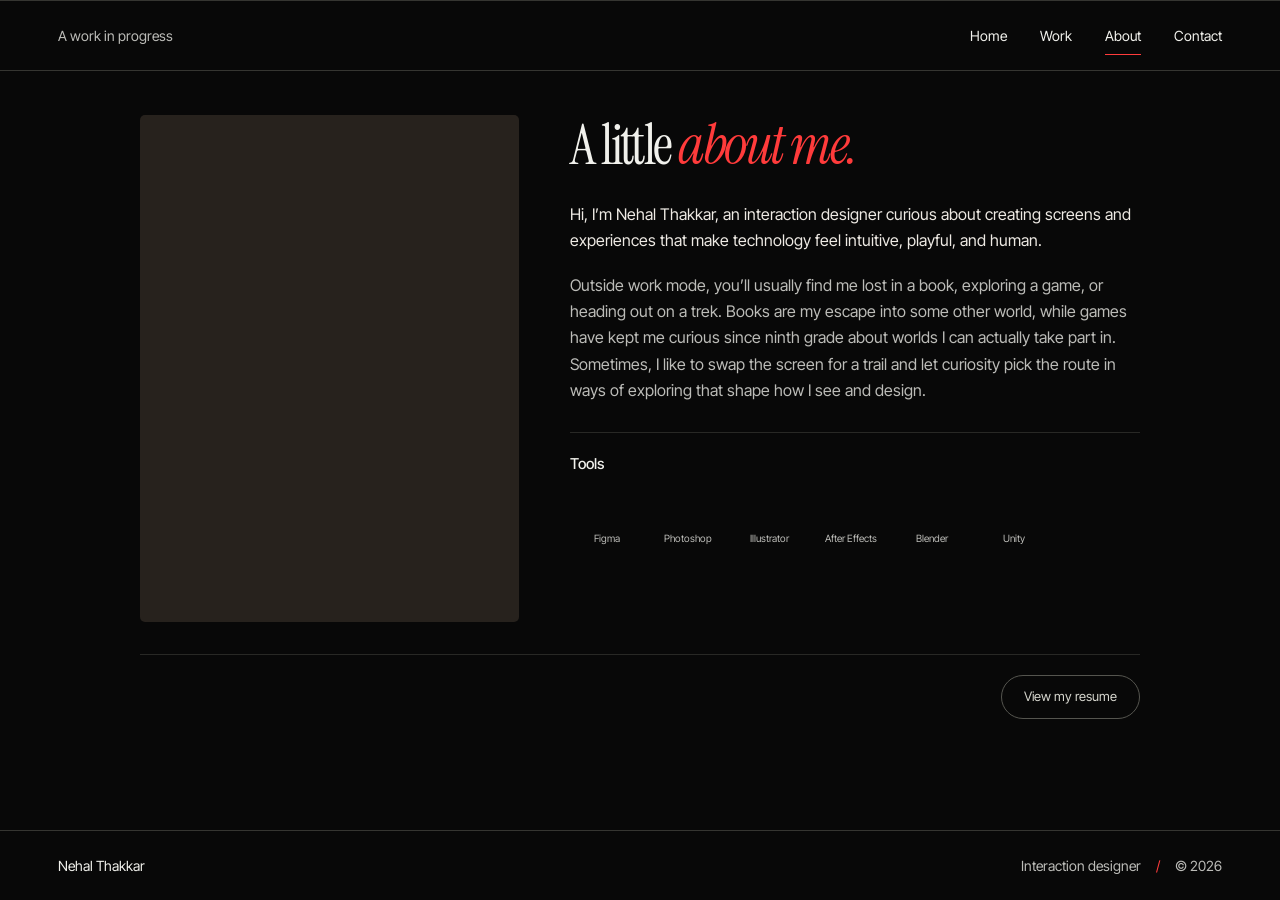
==== commit f08cc1aa: "Add files via upload" ====
--- a/about.html
+++ b/about.html
@@ -4,7 +4,7 @@
   <meta charset="utf-8">
   <meta name="viewport" content="width=device-width,initial-scale=1">
   <meta name="theme-color" content="#080808">
-  <title>About ,  Nehal Thakkar</title>
+  <title>About | Nehal Thakkar</title>
   <meta name="description" content="A brief introduction to Nehal, an interaction designer based in Ahmedabad.">
   <link rel="icon" type="image/svg+xml" href="./assets/favicon.svg">
   <link rel="preconnect" href="https://fonts.googleapis.com">
@@ -12,19 +12,33 @@
   <link href="https://fonts.googleapis.com/css2?family=Instrument+Serif:ital@0;1&family=Inter+Tight:wght@400;500;600;700;800&display=swap" rel="stylesheet">
   <link rel="stylesheet" href="./theme.css">
   <link rel="stylesheet" href="./minimal.css">
-  <link rel="stylesheet" href="./about-gallery.css">
+  <link rel="stylesheet" href="./about-profile.css">
 </head>
 <body class="minimal-page about-page" id="top">
 <a class="skip" href="#main">Skip to content</a>
 <header class="site-nav" aria-label="Primary"><a class="nav-brand nav-annotation" href="./index.html" aria-label="Home">A work in progress</a><nav aria-label="Main navigation"><a href="./index.html">Home</a><a href="./work.html">Work</a><a href="./about.html" aria-current="page">About</a><a href="./contact.html">Contact</a></nav></header>
-<main id="main" class="personal-world">
-  <section class="personal-gallery" aria-label="Nehal’s personal photo gallery" aria-roledescription="carousel">
-    <div class="gallery-stage" id="about-gallery"></div>
-    <p class="gallery-line" id="gallery-line" aria-live="polite"></p>
-    <div class="gallery-controls"><button type="button" id="gallery-prev" aria-label="Previous photo">Previous</button><div id="gallery-dots" aria-label="Choose a photo"></div><button type="button" id="gallery-next" aria-label="Next photo">Next</button></div>
+<main id="main" class="about-profile">
+  <section class="about-grid" aria-labelledby="about-title">
+    <div class="about-portrait"><img src="./assets/about-reference.png" alt="Nehal Thakkar standing beside an orange architectural wall" width="1018" height="608"></div>
+    <div class="about-copy">
+      <h1 id="about-title">A little <em>about me.</em></h1>
+      <p>Hi, I’m Nehal Thakkar, an interaction designer curious about creating screens and experiences that make technology feel intuitive, playful, and human.</p>
+      <p>Outside work mode, you’ll usually find me lost in a book, exploring a game, or heading out on a trek. Books are my escape into some other world, while games have kept me curious since ninth grade about worlds I can actually take part in. Sometimes, I like to swap the screen for a trail and let curiosity pick the route in ways of exploring that shape how I see and design.</p>
+      <section class="about-tools" aria-labelledby="tools-title">
+        <h2 id="tools-title">Tools</h2>
+        <ul class="tool-list">
+          <li><span class="tool-icon tool-figma" aria-hidden="true"></span><span>Figma</span></li>
+          <li><span class="tool-icon tool-photoshop" aria-hidden="true"></span><span>Photoshop</span></li>
+          <li><span class="tool-icon tool-illustrator" aria-hidden="true"></span><span>Illustrator</span></li>
+          <li><span class="tool-icon tool-aftereffects" aria-hidden="true"></span><span>After Effects</span></li>
+          <li><span class="tool-icon tool-blender" aria-hidden="true"></span><span>Blender</span></li>
+          <li><span class="tool-icon tool-unity" aria-hidden="true"></span><span>Unity</span></li>
+        </ul>
+      </section>
+    </div>
   </section>
+  <div class="about-resume"><a href="./assets/Nehal_Thakkar_Resume.pdf" target="_blank" rel="noopener" aria-label="View my resume, PDF opens in a new tab">View my resume</a></div>
 </main>
 <footer class="quiet-footer"><span>Nehal Thakkar</span><span>Interaction designer <span aria-hidden="true">/</span> © 2026</span></footer>
-<script src="./about-gallery.js"></script>
 </body>
 </html>
--- a/about-profile.css
+++ b/about-profile.css
@@ -0,0 +1,18 @@
+.about-profile{width:min(1000px,calc(100% - 80px));margin:0 auto;padding:44px 0 24px}
+.about-grid{display:grid;grid-template-columns:282fr 424fr;gap:clamp(32px,4vw,54px);align-items:start}
+.about-portrait{position:relative;aspect-ratio:282/377;overflow:hidden;border-radius:5px;background:#27221d}
+.about-portrait img{position:absolute;width:360.993%;max-width:none;height:auto;left:-43.617%;top:-23.077%}
+.about-copy h1{font:400 clamp(2.75rem,4.4vw,4rem)/1.08 var(--serif);letter-spacing:-.045em;margin:0 0 25px}
+.about-copy p{font-size:clamp(.9375rem,1.25vw,1.125rem);line-height:1.65;color:#eeeae4}
+.about-copy p+p{margin-top:18px;color:#bcbcb8}
+.about-tools{margin-top:28px;padding-top:20px;border-top:1px solid #282825}
+.about-tools h2{font:500 .9375rem/1.4 var(--sans);margin:0 0 12px}
+.tool-list{display:grid;grid-template-columns:repeat(6,minmax(0,1fr));gap:8px;padding:0;margin:0;list-style:none;max-width:480px}
+.tool-list li{display:flex;flex-direction:column;align-items:center;gap:8px;color:#bcbcb8;font-size:.625rem;text-align:center}
+.tool-icon{display:block;width:36px;height:36px;background-image:url('./assets/about-reference.png');background-repeat:no-repeat;background-size:1018px 608px}
+.tool-figma{background-position:-452px -413px}.tool-photoshop{background-position:-513px -413px}.tool-illustrator{background-position:-574px -413px}.tool-aftereffects{background-position:-634px -413px}.tool-blender{background-position:-695px -413px}.tool-unity{background-position:-756px -413px}
+.about-resume{display:flex;justify-content:flex-end;margin-top:32px;padding-top:20px;border-top:1px solid #282825}
+.about-resume a{display:inline-flex;align-items:center;justify-content:center;min-height:44px;padding:10px 22px;border:1px solid #55554f;border-radius:999px;color:#d6d6ce;text-decoration:none;font-size:.8125rem;transition:color .2s,border-color .2s,background .2s}
+.about-resume a:hover,.about-resume a:focus-visible{color:#fff;background:#bb2020;border-color:#ff3b3b}
+@media(max-width:700px){.about-profile{width:calc(100% - 40px);padding-top:28px}.about-grid{grid-template-columns:1fr;gap:32px}.about-portrait{width:min(100%,360px)}.about-copy h1{font-size:3.25rem}.about-copy p{font-size:1rem}.tool-list{max-width:430px}.about-resume{margin-top:28px}}
+@media(prefers-reduced-motion:reduce){.about-resume a{transition:none}}
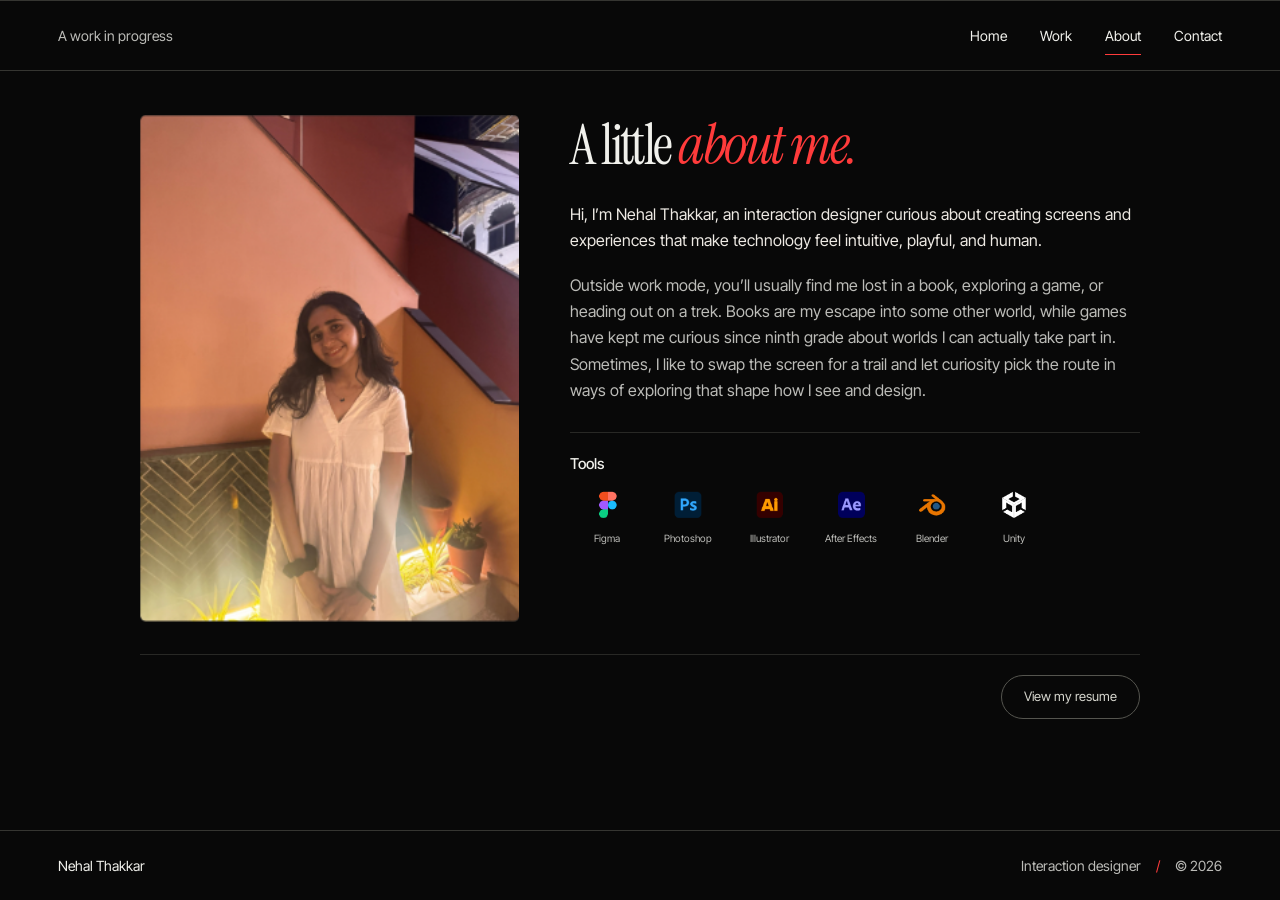
==== commit 3f5b1d15: "Add files via upload" ====
--- a/about.html
+++ b/about.html
@@ -6,20 +6,160 @@
   <meta name="theme-color" content="#080808">
   <title>About | Nehal Thakkar</title>
   <meta name="description" content="A brief introduction to Nehal, an interaction designer based in Ahmedabad.">
-  <link rel="icon" type="image/svg+xml" href="./assets/favicon.svg">
+  <link rel="icon" type="image/svg+xml" href="[data-uri]">
   <link rel="preconnect" href="https://fonts.googleapis.com">
   <link rel="preconnect" href="https://fonts.gstatic.com" crossorigin>
   <link href="https://fonts.googleapis.com/css2?family=Instrument+Serif:ital@0;1&family=Inter+Tight:wght@400;500;600;700;800&display=swap" rel="stylesheet">
-  <link rel="stylesheet" href="./theme.css">
-  <link rel="stylesheet" href="./minimal.css">
-  <link rel="stylesheet" href="./about-profile.css">
+  <style>:root{--dark:#080808;--ink:#11110f;--paper:#f1f1ec;--orange:#ff3b3b;--orange-ink:#b91c1c;--line:#d0d0c9;--serif:"Instrument Serif",Georgia,"Times New Roman",serif;--sans:"Inter Tight",Arial,Helvetica,sans-serif;--gutter:4.5vw;--teal:#080808;--yellow:#f1f1ec;--bg:#f1f1ec;--accent:#b91c1c;--muted:#63635e;--max:1440px}
+*{box-sizing:border-box}html{scroll-behavior:smooth;scroll-padding-top:105px}body{margin:0;background:var(--paper);color:var(--ink);font:16px/1.6 var(--sans);-webkit-font-smoothing:antialiased}::selection{background:var(--orange);color:var(--dark)}a{color:inherit;text-underline-offset:.3em}button,input,textarea,summary{font:inherit}img{display:block;max-width:100%;height:auto}a:focus-visible,button:focus-visible,summary:focus-visible{outline:2px solid var(--orange);outline-offset:6px}
+.skip{position:absolute;left:20px;top:-100px;z-index:100;padding:14px 20px;background:var(--paper);color:var(--ink);font-size:16px}.skip:focus{top:14px}.status-dot{display:inline-block;flex:none;width:7px;height:7px;border-radius:50%;background:var(--orange)}
+.site-nav{position:sticky;top:0;z-index:30;display:flex;align-items:center;justify-content:space-between;gap:24px;width:100%;padding:20px var(--gutter);background:var(--dark);color:var(--paper);border-top:1px solid #353531;border-bottom:1px solid #353531}.site-nav a{text-decoration:none}.nav-brand{font:600 31px/.9 var(--sans);letter-spacing:-.075em;white-space:nowrap;display:inline-flex;align-items:center}.nav-brand>span{font-weight:400;color:var(--orange);font-size:34px;margin-left:5px;line-height:.8}.nav-note{font:13px/1.4 var(--sans);color:#aaa9a4;margin-right:auto;margin-left:22px}
+.site-nav nav{position:static;display:flex;align-items:center;gap:34px;background:none;color:inherit;border:0;padding:0;overflow:visible;font-family:var(--sans)}.site-nav nav>a{font-size:14px;line-height:1.5;white-space:nowrap;position:relative;padding:4px 0;transition:color .2s}.site-nav nav>a:hover{color:var(--orange)}.site-nav nav>a[aria-current=page]:after{content:"";position:absolute;bottom:-5px;left:0;right:0;height:1px;background:var(--orange)}.site-nav .nav-contact{display:flex;align-items:center;gap:9px}
+.shell,.wrap{width:min(var(--max),91%);margin-left:auto;margin-right:auto}
+.portfolio-page h1,.portfolio-page h2{font-family:var(--serif);font-weight:400;letter-spacing:-.035em;line-height:1.04}.portfolio-page h1 em,.portfolio-page h2 em{font-family:var(--serif);font-weight:400;font-style:italic;color:var(--orange-ink)}.portfolio-page h3{font-family:var(--sans);font-weight:500;letter-spacing:-.035em}
+.portfolio-page .eyebrow,.portfolio-page .mono,.portfolio-page figcaption,.portfolio-page dt{font-family:var(--sans);letter-spacing:0;font-size:14px;line-height:1.5}.portfolio-page .eyebrow{color:var(--muted);text-transform:none}
+.portfolio-page .page-intro,.portfolio-page .about-hero{padding:88px 0 75px}.portfolio-page .page-intro h1,.portfolio-page .about-hero h1{font-size:clamp(58px,8.4vw,126px);line-height:1.02;letter-spacing:-.035em;font-weight:400;margin:35px 0}.portfolio-page .page-intro p{font-size:21px;line-height:1.5;max-width:590px;letter-spacing:-.015em}.portfolio-page .page-links{gap:18px;margin-top:35px}
+.portfolio-page .pill{border:1px solid #aaa9a1;border-radius:0;padding:14px 20px;font-size:14px;font-weight:400;background:transparent;min-height:48px;transition:color .2s,background .2s,border-color .2s}.portfolio-page .pill:hover{background:var(--dark);color:var(--paper);border-color:var(--dark);transform:none}
+.portfolio-page .work,.portfolio-page .practice{background:var(--dark);color:var(--paper);padding:88px 0}.portfolio-page .section-head{margin-bottom:55px;align-items:end;gap:40px}.portfolio-page .section-head h2,.portfolio-page .tools h2{font-size:clamp(48px,6.5vw,96px);font-weight:400;letter-spacing:-.035em;line-height:1.02}.portfolio-page .section-head p{font-size:17px;color:#bdbdb7}.portfolio-page .work .eyebrow,.portfolio-page .practice .eyebrow{color:#bdbdb7}
+.portfolio-page .case-cover,.portfolio-page .ui-cover{border-radius:0}.portfolio-page .case-cover{aspect-ratio:1.9}.portfolio-page .cover-chip{border-radius:0;background:var(--paper);color:var(--ink);font-size:13px;font-weight:400;padding:10px 16px}.portfolio-page .case-caption{padding:25px 0 70px}.portfolio-page .case-caption h3{font-size:clamp(28px,3.1vw,45px);font-weight:400;margin:10px 0 16px}.portfolio-page .case-caption p{color:#bdbdb7;line-height:1.6}.portfolio-page .case-caption .pill{background:transparent;border-color:#65655f;color:var(--paper)}.portfolio-page .case-caption .pill:hover{background:var(--paper);color:var(--ink);border-color:var(--paper)}
+.portfolio-page .ui-cover{background:var(--paper);color:var(--ink);padding:clamp(32px,6vw,80px);min-height:360px;position:relative}.portfolio-page .ui-cover h3{font-family:var(--serif);font-size:clamp(75px,11vw,158px);font-weight:400;letter-spacing:-.045em}.portfolio-page .ui-cover em{font-family:var(--serif);font-style:italic;color:var(--orange-ink)}.portfolio-page .ui-cover .eyebrow{color:var(--muted)}.portfolio-page .ui-cover:after{content:"↗";position:absolute;right:35px;bottom:25px;font-size:40px;transition:transform .2s,color .2s}.portfolio-page .ui-cover:hover:after{color:var(--orange-ink);transform:translate(3px,-3px)}
+.portfolio-page .explorations,.portfolio-page .project-row{border-color:#41413d}.portfolio-page .explorations{padding-top:45px}.portfolio-page .explorations>h3{font-weight:400}.portfolio-page .project-row{padding:26px 0}.portfolio-page .project-row summary span:first-child{font-size:26px;font-weight:400}.portfolio-page .project-row summary .label{color:#bcbcb7;font-size:14px}.portfolio-page .project-row summary:after{color:var(--orange)}.portfolio-page .project-row p,.portfolio-page .exploration-note{color:#bcbcb7}.portfolio-page .project-row summary{min-height:40px}.portfolio-page .work .page-links .pill{border-color:#77776f;color:var(--paper)}.portfolio-page .work .page-links .pill:hover{color:var(--ink);background:var(--paper)}
+.portfolio-page .outro{background:var(--paper);color:var(--ink);padding:75px 0;border-top:1px solid var(--line)}.portfolio-page .outro h2{font-size:clamp(48px,5.9vw,88px);font-weight:400;line-height:1.06;letter-spacing:-.035em}.portfolio-page .footer{background:var(--dark);color:#bdbdb7;padding:28px 0;border-top:1px solid #353531}.portfolio-page .footer .shell{font-size:13px;gap:28px;flex-wrap:wrap;align-items:center}.portfolio-page .footer nav{gap:24px}.portfolio-page .footer a{font-size:14px;color:var(--paper)}
+.portfolio-page .bio-grid{margin-top:65px;gap:90px;align-items:start}.portfolio-page .name-poster{border-radius:0;transform:none;min-height:460px;padding:50px 35px;aspect-ratio:1;background:var(--dark);color:var(--paper)}.portfolio-page .name-poster .initials{font:clamp(100px,13vw,210px)/1.15 var(--serif);letter-spacing:-.08em}.portfolio-page .name-poster .asterisk{font:400 68px/.8 var(--sans);color:var(--orange)}.portfolio-page .name-poster .eyebrow{color:#bdbdb7}.portfolio-page .bio-text .lead{font-size:clamp(26px,2.5vw,36px);font-weight:400;line-height:1.3;letter-spacing:-.03em;margin-top:0}.portfolio-page .bio-text p{font-size:17px;line-height:1.65}.portfolio-page .about-facts{gap:24px}.portfolio-page .about-facts dt{font-size:14px;font-weight:400;color:var(--muted)}.portfolio-page .about-facts dd{font-size:16px}
+.portfolio-page .practice-grid{gap:40px}.portfolio-page .practice-grid article{border-color:#41413d;padding-top:26px}.portfolio-page .practice-grid h3{font-size:30px;font-weight:400;line-height:1.1;margin:26px 0 22px}.portfolio-page .practice-grid p{color:#bdbdb7;line-height:1.6}.portfolio-page .practice-grid .eyebrow{color:var(--orange);font-family:var(--serif);font-size:48px;line-height:1}.portfolio-page .tools{padding:88px 0}.portfolio-page .tool-list{gap:0 65px;margin-top:55px}.portfolio-page .tool-list>div{padding:25px 0}.portfolio-page .tool-list h3{font-size:25px;font-weight:400}.portfolio-page .tool-list p{font-size:16px;color:var(--muted)}.portfolio-page .personal-note{padding:45px 0}.portfolio-page .personal-note p{font-size:24px;line-height:1.5;letter-spacing:-.02em}.portfolio-page .about-cta{padding-bottom:80px}
+.portfolio-page .contact-grid{gap:80px;padding:0 0 85px}.portfolio-page .contact-card{border-radius:0;background:var(--dark);color:var(--paper);padding:50px}.portfolio-page .contact-card .eyebrow{color:var(--orange)}.portfolio-page .contact-card h2{font-size:clamp(45px,4.3vw,66px);line-height:1.08;letter-spacing:-.035em;margin:30px 0}.portfolio-page .contact-card p{color:#c3c3bd}.portfolio-page .contact-card .mini{font-size:14px;padding-top:50px;margin-bottom:0}.portfolio-page .contact-topics h2{font-family:var(--sans);font-size:23px;letter-spacing:-.025em;margin:0 0 25px}.portfolio-page .contact-topics p{font-size:16px;padding:22px 0;margin:0;color:var(--muted)}.portfolio-page .contact-topics strong{display:inline-block;color:var(--ink);font-weight:500;margin-bottom:8px}
+.portfolio-page .case-reading{max-width:1000px;padding-bottom:90px}.portfolio-page .case-reading section{padding:55px 0}.portfolio-page .case-reading h2{font-size:clamp(37px,4.2vw,61px);letter-spacing:-.025em;line-height:1.1}.portfolio-page .case-reading h3{font-size:25px;font-weight:400;margin-top:32px}.portfolio-page .case-reading p,.portfolio-page .case-reading li{font-size:18px;line-height:1.75;max-width:800px}.portfolio-page .case-reading table{font-size:16px;line-height:1.6}.portfolio-page .case-reading th{font-weight:500}.portfolio-page .project-meta span,.portfolio-page .tag{border-radius:0;font-size:14px;padding:8px 12px}.portfolio-page .image-space{background:#e8e8e1;border:1px dashed #a0a099;border-radius:0;color:var(--ink)}.portfolio-page .image-space strong{font-size:20px;font-weight:500}.portfolio-page .image-space small{font-size:14px}.portfolio-page .research-image{background:white;border-radius:0}.portfolio-page .case-reading .note{font-size:16px;border-color:var(--orange-ink)}
+.case-flames .hero{padding:85px 0 45px}.case-flames .hero h1{font-family:var(--serif);font-size:clamp(65px,8.7vw,130px);font-weight:400;line-height:.98;letter-spacing:-.035em}.case-flames .hero h1 em{font-family:var(--serif);font-style:italic;font-weight:400;color:var(--orange-ink)}.case-flames .hero-foot{margin-top:30px}.case-flames .intro{font-size:23px;line-height:1.5}.case-flames main>nav{top:76px;background:var(--paper);padding:16px var(--gutter);border-color:var(--line);gap:24px}.case-flames main>nav a{font-size:14px}.case-flames section{padding:80px 0}.case-flames h2{font-size:clamp(40px,4.3vw,63px);line-height:1.08}.case-flames h3{font-size:25px;font-weight:400;line-height:1.25}.case-flames .section-number{font-size:13px;line-height:1.5}.case-flames .question{font-family:var(--serif);font-size:clamp(42px,4.8vw,69px);line-height:1.1}.case-flames .body-copy p{font-size:17px;line-height:1.75}.case-flames .dark{background:var(--dark);color:var(--paper)}.case-flames .dark .eyebrow,.case-flames .step span{color:var(--orange)}.case-flames .dark .section-number,.case-flames .dark figcaption{color:#bcbcb7}.case-flames .step{border-color:#484843}.case-flames .step span{font:46px/1 var(--serif)}.case-flames .step h3{margin-top:28px}.case-flames .panel{padding:32px}.case-flames .panel small{font:14px/1.5 var(--sans);text-transform:none;color:var(--orange-ink)}.case-flames .band{background:#e6e6df;padding:35px}.case-flames .ending{background:#e6e6df}.case-flames .ending:last-child{background:#efddd4}.case-flames .ending .mono{color:var(--muted)}.case-flames .ending:last-child .mono{color:var(--orange-ink)}.case-flames .note{font-size:15px}.case-flames .closing{padding:80px 0}.case-flames .credits{font-size:14px}.case-flames main summary{font-weight:500;font-size:17px;padding-right:12px}.case-flames>footer{background:var(--dark);color:var(--paper);font-size:14px;padding:28px var(--gutter)}
+@media(max-width:1050px){.nav-note{display:none}.portfolio-page .bio-grid{gap:50px}.portfolio-page .name-poster{min-height:380px}.portfolio-page .contact-grid{gap:45px}.portfolio-page .contact-card{padding:35px}.site-nav nav{gap:25px}}
+@media(max-width:760px){:root{--gutter:6vw}html{scroll-padding-top:145px}.site-nav{padding:18px var(--gutter);gap:18px}.site-nav nav{gap:20px}.site-nav nav>a{font-size:14px}.nav-brand{font-size:28px}.nav-brand>span{font-size:30px}.shell,.wrap{width:88%}.portfolio-page .page-intro,.portfolio-page .about-hero{padding:55px 0}.portfolio-page .page-intro h1,.portfolio-page .about-hero h1{font-size:clamp(50px,10vw,78px);margin:28px 0;overflow-wrap:break-word}.portfolio-page .page-intro p{font-size:19px}.portfolio-page .section-head h2,.portfolio-page .tools h2{font-size:clamp(47px,8vw,68px)}.portfolio-page .section-head p{margin-top:28px}.portfolio-page .work,.portfolio-page .practice,.portfolio-page .tools{padding:60px 0}.portfolio-page .case-cover{aspect-ratio:1.3}.portfolio-page .case-caption{padding-bottom:48px}.portfolio-page .case-caption h3{font-size:31px}.portfolio-page .case-caption .pill{margin-top:20px}.portfolio-page .ui-cover{min-height:290px}.portfolio-page .ui-cover h3{font-size:clamp(70px,15vw,115px)}.portfolio-page .outro{padding:55px 0}.portfolio-page .outro .shell{align-items:start}.portfolio-page .footer .shell{align-items:start;gap:25px}.portfolio-page .bio-grid{grid-template-columns:1fr;gap:40px;margin-top:45px}.portfolio-page .name-poster{max-width:none;width:100%;min-height:360px;aspect-ratio:1.3}.portfolio-page .name-poster .initials{font-size:160px}.portfolio-page .practice-grid{grid-template-columns:1fr;gap:20px}.portfolio-page .practice-grid article{padding-top:24px}.portfolio-page .tool-list{grid-template-columns:1fr}.portfolio-page .contact-grid{grid-template-columns:1fr;gap:45px;padding-bottom:60px}.portfolio-page .contact-card{padding:32px}.portfolio-page .contact-card h2{font-size:48px}.portfolio-page .contact-topics h2{font-size:23px}.portfolio-page .contact-card .mini{padding-top:30px}.portfolio-page .case-reading{padding:0 6vw 60px}.portfolio-page .case-reading section{padding:40px 0}.portfolio-page .case-reading p,.portfolio-page .case-reading li{font-size:17px}.portfolio-page .personal-note p{font-size:22px}.case-flames .hero{padding:55px 0 30px}.case-flames .hero h1{font-size:clamp(61px,11vw,88px)}.case-flames .intro{font-size:21px}.case-flames main>nav{top:75px;gap:22px}.case-flames section{padding:55px 0}.case-flames .section-grid{gap:20px}.case-flames .panel,.case-flames .ending,.case-flames .band{padding:25px}.case-flames .closing{padding:55px 0}}
+@media(max-width:510px){.site-nav{flex-wrap:wrap;gap:18px;padding-top:18px;padding-bottom:16px}.site-nav .nav-brand{font-size:27px}.site-nav nav{width:100%;justify-content:space-between;gap:14px}.site-nav nav>a{font-size:14px}.site-nav .nav-contact{gap:6px}.case-flames main>nav{top:117px}.portfolio-page .about-hero h1{font-size:clamp(40px,9.8vw,53px)}.portfolio-page .page-intro h1{font-size:clamp(47px,10vw,59px)}.portfolio-page .page-links .pill{padding:13px 17px;font-size:14px}.portfolio-page .footer nav{gap:22px;flex-wrap:wrap}.portfolio-page .section-head{margin-bottom:35px}.portfolio-page .name-poster{min-height:320px}.portfolio-page .contact-card h2{font-size:42px}.portfolio-page .about-facts{grid-template-columns:1fr;gap:24px}.portfolio-page .project-row summary span:first-child{font-size:23px}.portfolio-page .case-reading table{min-width:480px}.portfolio-page .case-reading .table-scroll{overflow:auto}.case-flames .facts{gap:25px}.case-flames .hero h1{font-size:clamp(53px,11vw,70px)}}
+@media(prefers-reduced-motion:reduce){html{scroll-behavior:auto}*,*:before,*:after{animation:none!important;transition:none!important}}
+</style>
+  <style>/* Quiet shared surfaces for Home, About, Explorations and Contact. */
+.minimal-page{background:var(--dark);color:var(--paper);min-height:100svh;display:flex;flex-direction:column}
+.minimal-page p,.minimal-page h1,.minimal-page h2,.minimal-page figure{margin:0}
+.minimal-page h1{font:400 clamp(3.5rem,6.5vw,6.5rem)/1.02 var(--serif);letter-spacing:-.035em}
+.minimal-page em{color:var(--orange);font-weight:400}
+.minimal-page main{flex:1}
+.sr-only{position:absolute!important;width:1px!important;height:1px!important;padding:0!important;margin:-1px!important;overflow:hidden!important;clip:rect(0,0,0,0)!important;white-space:nowrap!important;border:0!important}
+.small-label{font-size:.75rem;letter-spacing:.09em;color:#bcbcb8;margin-bottom:28px!important}
+.quiet-footer{display:flex;justify-content:space-between;align-items:center;gap:24px;padding:24px var(--gutter);border-top:1px solid #353531;background:var(--dark);color:#bcbcb8;font:400 .875rem/1.5 var(--sans)}
+.quiet-footer>span:first-child{color:var(--paper)}.quiet-footer>span:last-child>span{margin:0 12px;color:var(--orange)}
+.minimal-home{padding:27px var(--gutter) 36px;min-height:calc(100svh - 145px);display:flex;flex-direction:column}
+.home-meta{display:flex;justify-content:space-between;align-items:center;gap:20px;color:#bcbcb8;font-size:.75rem;letter-spacing:.08em}
+.minimal-about{display:grid;align-items:center;min-height:calc(100svh - 145px);padding:76px var(--gutter)}
+.about-essential{display:grid;grid-template-columns:1fr 1fr;align-items:center;gap:clamp(48px,9vw,145px);max-width:1300px;margin:auto;width:100%}
+.essential-bio{max-width:475px}.essential-bio>p{font-size:clamp(1.125rem,1.6vw,1.375rem);line-height:1.6}.essential-bio>p+p{color:#bcbcb8;margin-top:20px}
+.essential-bio dl{margin:36px 0 0;padding-top:26px;border-top:1px solid #353531;display:grid;gap:22px}.essential-bio dt{font-size:.8125rem;color:#999993;margin-bottom:5px}.essential-bio dd{font-size:1rem;line-height:1.6;margin:0}
+.minimal-explorations{padding:65px var(--gutter) 75px;max-width:1700px;width:100%;margin:auto}
+.exploration-intro{margin-bottom:54px}.exploration-intro h1{font-size:clamp(4rem,7vw,7rem)}
+.side-quests{display:grid;grid-template-columns:1fr 1fr;gap:38px}.quest{min-width:0}.quest>img{width:100%;aspect-ratio:1.5;object-fit:cover}
+.quest-meta{display:flex;justify-content:space-between;gap:20px;color:#bcbcb8;font-size:.8125rem;margin:20px 0 6px}.quest-meta>span:last-child{color:#999993}
+.quest summary{display:flex;align-items:center;justify-content:space-between;gap:20px;min-height:60px;cursor:pointer;list-style:none;border-bottom:1px solid #353531;padding:0 0 14px}.quest summary::-webkit-details-marker{display:none}
+.quest h2{font:400 clamp(1.75rem,2.6vw,2.5rem)/1.1 var(--sans);letter-spacing:-.035em}.quest-toggle:before{content:'+';color:var(--orange);font-size:1.8rem}.quest details[open] .quest-toggle:before{content:'−'}
+.quest details>p{font-size:1rem;line-height:1.7;color:#bcbcb8;margin-top:20px;max-width:530px}
+.minimal-contact{display:grid;place-content:center;justify-items:center;padding:65px var(--gutter);min-height:calc(100svh - 145px)}
+.visiting-card{width:min(600px,88vw);perspective:1600px}
+.card-turner{display:grid;transform-style:preserve-3d;transition:transform .65s cubic-bezier(.22,.7,.2,1)}
+.visiting-card.is-flipped .card-turner{transform:rotateY(180deg)}
+.card-face{grid-area:1/1;min-width:0;min-height:355px;backface-visibility:hidden;-webkit-backface-visibility:hidden;background:var(--paper);color:var(--ink);padding:34px 38px;border:0;border-radius:4px;box-shadow:0 20px 55px #0005}
+.card-front{display:flex;flex-direction:column;align-items:stretch;text-align:left;cursor:pointer;transform:rotateY(0deg);touch-action:manipulation}
+.card-role{font-size:.75rem;letter-spacing:.11em;color:#62625e}
+.card-name{display:block;font:400 clamp(3.25rem,5.5vw,4.875rem)/.95 var(--serif);letter-spacing:-.035em;padding:30px 0 28px}.card-plus{color:var(--orange-ink);font-family:var(--sans);font-size:.65em;margin-left:8px}
+.card-bottom{display:flex;justify-content:space-between;align-items:center;margin-top:auto;color:#62625e;font-size:.875rem}.card-bottom>span:last-child{font-size:1.75rem;color:var(--orange-ink)}
+.card-back{display:flex;flex-direction:column;transform:rotateY(180deg);gap:20px}
+.card-back-title{font:400 2.375rem/1.1 var(--serif);letter-spacing:-.03em}
+.card-social{display:block;text-decoration:none;border-top:1px solid #c9c9c1;padding-top:15px;min-height:65px}.card-social>span{display:block;font-size:.8125rem;color:#62625e;margin-bottom:5px}.card-social strong{font-size:clamp(1rem,2.4vw,1.25rem);font-weight:400;display:flex;align-items:center;justify-content:space-between;gap:8px;overflow-wrap:anywhere}.card-social strong>span{color:var(--orange-ink);flex-shrink:0}.card-social:hover strong{color:var(--orange-ink)}
+.card-return{align-self:end;margin-top:auto;padding:7px 0 3px;min-height:44px;border:0;background:transparent;font-size:.875rem;cursor:pointer;color:#62625e}.card-return span{margin-left:12px;color:var(--orange-ink)}
+.card-face:focus-visible,.card-face :focus-visible{outline-color:var(--orange-ink)}
+@media(min-width:1700px){.minimal-home,.minimal-about,.minimal-explorations{padding-left:max(var(--gutter),calc((100vw - 1500px)/2));padding-right:max(var(--gutter),calc((100vw - 1500px)/2))}.minimal-explorations{max-width:none}}
+@media(max-width:900px){.about-essential{gap:40px}.essential-bio>p{font-size:1.125rem}}
+@media(max-width:700px){.minimal-home{min-height:auto;padding-bottom:35px}.about-essential{grid-template-columns:1fr;gap:44px}.minimal-about{padding:55px var(--gutter);min-height:auto}.essential-bio{max-width:none}.side-quests{grid-template-columns:1fr;gap:45px}.minimal-explorations{padding-top:45px;padding-bottom:50px}.exploration-intro{margin-bottom:38px}.quest-meta{font-size:.8125rem}.minimal-contact{padding:55px var(--gutter);min-height:calc(100svh - 190px)}.card-face{padding:28px;min-height:345px}.quiet-footer{font-size:.8125rem;gap:18px}.quiet-footer>span:last-child>span{margin:0 5px}}
+@media(max-width:380px){.card-face{padding:25px 22px}.card-name{font-size:3.25rem}.quiet-footer{flex-wrap:wrap;gap:7px}.card-social strong{font-size:1rem}}
+@media(prefers-reduced-motion:reduce){.card-turner{transition:none}}
+
+/* The type is the interaction: touch, displacement and a soft return. */
+.site-nav .nav-brand{font-weight:600;letter-spacing:-.07em}
+.site-nav nav{gap:clamp(18px,2.6vw,38px)}
+.minimal-home{overflow:hidden}
+.kinetic-cover{flex:1;display:flex;flex-direction:column;justify-content:center;align-items:center;gap:18px;width:100%;max-width:1440px;margin:0 auto;padding:32px 0 14px}
+.minimal-home .kinetic-cover h1{font:400 clamp(1.375rem,2.2vw,2rem)/1.4 var(--sans);letter-spacing:-.025em;text-align:center;color:#d5d5ce}
+.kinetic-stage{position:relative;display:flex;justify-content:center;align-items:center;width:100%;padding:16px 8px 22px;min-width:0;isolation:isolate;font:400 clamp(10rem,min(32vw,38svh),29rem)/.95 var(--serif);letter-spacing:-.055em}
+.kinetic-letter{position:relative;display:block;flex:none;padding:0;margin:0 -.014em;border:0;background:none;border-radius:5px;font:inherit;letter-spacing:inherit;color:var(--paper);cursor:grab;touch-action:none;user-select:none;-webkit-user-select:none;-webkit-tap-highlight-color:transparent;will-change:transform;transform-origin:50% 70%}
+.kinetic-letter>span{display:block;pointer-events:none;line-height:.95;padding-bottom:.1em}
+.kinetic-letter.letter-accent{color:var(--orange);font-style:italic;margin-right:.018em}
+.kinetic-letter:hover,.kinetic-letter.is-held{color:var(--orange)}.kinetic-letter.is-held{cursor:grabbing;z-index:5}.kinetic-letter:focus-visible{outline:1px dashed #bcbcb8;outline-offset:10px;z-index:4}
+.kinetic-period{color:var(--orange);align-self:center;pointer-events:none;line-height:.95;margin-left:-.015em;transform:translateY(-.045em)}
+.minimal-home .kinetic-caption{font:400 .875rem/1.5 var(--sans);color:#a9a9a4;letter-spacing:0;text-align:center;margin-top:0}
+.minimal-contact{display:flex;flex-direction:column;justify-content:center;align-items:center;padding:75px var(--gutter)}
+.contact-composition{display:grid;grid-template-columns:1.1fr 1fr;gap:clamp(45px,7vw,110px);align-items:center;width:100%;max-width:1300px}
+.contact-composition .visiting-card{width:100%;max-width:600px}
+.contact-conversations{max-width:485px}.contact-conversations h2{font:400 clamp(2.375rem,3.4vw,3.5rem)/1.08 var(--serif);letter-spacing:-.03em;margin:0 0 30px}
+.contact-conversations>div{padding:20px 0;border-top:1px solid #353531}.contact-conversations>div:last-child{padding-bottom:0}
+.contact-conversations h3{font:500 1rem/1.5 var(--sans);margin:0 0 6px}.contact-conversations p{font:400 1rem/1.65 var(--sans);color:#bcbcb8;max-width:385px}
+@media(max-width:950px){.contact-composition{grid-template-columns:1fr;max-width:600px;gap:55px}.contact-conversations{max-width:none}.contact-conversations h2 br{display:none}.contact-conversations p{max-width:none}}
+@media(max-width:700px){.kinetic-cover{padding:62px 0 40px;gap:28px}.kinetic-stage{font-size:clamp(9rem,35vw,17rem);padding:32px 0 40px}.minimal-home .kinetic-cover h1{font-size:1.375rem;max-width:270px}.minimal-home .kinetic-caption{font-size:.875rem}.minimal-home{min-height:calc(100svh - 191px)}.site-nav nav{gap:16px}.minimal-contact{padding:50px var(--gutter)}.contact-conversations h2{font-size:2.5rem}}
+@media(max-width:510px){.site-nav nav{gap:8px;justify-content:space-between;flex-wrap:wrap}.site-nav nav>a{font-size:.875rem}.kinetic-cover{padding:32px 0;gap:8px}.kinetic-stage{font-size:clamp(8rem,38vw,12rem);padding:26px 0 32px}}
+@media(prefers-reduced-motion:reduce){.kinetic-letter{will-change:auto}}
+
+.kinetic-letter.is-pressed{color:var(--orange)}
+
+/* Each letter opens one side of the designer's practice. */
+.site-nav .nav-annotation{font:400 .875rem/1.5 var(--sans);letter-spacing:0;color:#bcbcb8}
+.identity-stage{font-size:clamp(8rem,min(26vw,36svh),24rem);padding-top:28px;padding-bottom:32px}
+.identity-stage .kinetic-letter{margin:0 -.025em}
+.identity-stage .kinetic-letter.is-revealed{color:var(--orange)}
+.identity-reveal{text-align:center;min-height:76px;max-width:560px;padding:0 12px}
+.minimal-home .identity-title{font:400 clamp(1.375rem,2vw,1.875rem)/1.25 var(--serif);color:var(--paper);letter-spacing:-.01em}
+.minimal-home .identity-description{font:400 .875rem/1.6 var(--sans);color:#aaa9a4;margin-top:8px}
+@media(max-width:700px){.identity-stage{font-size:clamp(6rem,26vw,11rem);padding:35px 0 40px}.minimal-home .kinetic-cover h1{font-size:1.125rem;max-width:330px}.identity-reveal{min-height:84px}.kinetic-cover{gap:12px}}
+
+/* The name, introduction and project collection form one homepage. */
+.home-page .kinetic-cover{flex:none;padding-top:36px;padding-bottom:65px;gap:12px}
+.identity-stage .kinetic-letter,.identity-stage .kinetic-letter:hover{color:var(--paper)}
+.identity-stage .kinetic-letter.is-held,.identity-stage .kinetic-letter.is-pressed,.identity-stage .kinetic-letter.is-revealed{color:var(--orange)}
+.home-page .identity-reveal{min-height:64px;max-width:650px}
+.home-page .home-introduction{max-width:790px;text-align:center;font:400 clamp(1rem,1.35vw,1.125rem)/1.8 var(--sans);color:#bcbcb8;margin:8px auto 0;padding:0 8px}
+.home-projects{width:100%;max-width:1440px;margin:0 auto;padding:32px 0 45px;border-top:1px solid #353531}
+.projects-heading{display:flex;justify-content:space-between;align-items:center;gap:24px;margin-bottom:30px}
+.projects-heading h2{font:400 clamp(2rem,3.5vw,3.5rem)/1.1 var(--serif);letter-spacing:-.035em}
+.carousel-controls{display:flex;gap:10px;flex-shrink:0}.carousel-controls button{width:46px;height:46px;padding:0;border:1px solid #62625e;border-radius:50%;background:none;color:var(--paper);font-size:1.375rem;cursor:pointer}.carousel-controls button:hover:not(:disabled){color:var(--orange);border-color:var(--orange)}.carousel-controls button:disabled{opacity:.3;cursor:default}
+.project-track{display:grid;grid-auto-flow:column;grid-auto-columns:calc((100% - 48px)/2.35);gap:24px;overflow-x:auto;overscroll-behavior-x:contain;scroll-snap-type:x mandatory;scroll-padding:0;scrollbar-width:thin;scrollbar-color:#66665f #171716;padding:4px 4px 24px;margin:0 -4px}
+.project-slide{display:block;min-width:0;scroll-snap-align:start;text-decoration:none}.slide-media{aspect-ratio:1.5;overflow:hidden;background:#171716}.slide-media img{width:100%;height:100%;object-fit:cover;transition:transform .35s}.project-slide:hover img{transform:scale(1.025)}
+.project-slide .slide-category{font:400 .8125rem/1.5 var(--sans);color:#a9a9a4;margin:18px 0 6px}.slide-title{display:flex;align-items:center;justify-content:space-between;gap:20px}.slide-title h3{font:400 clamp(1.25rem,1.8vw,1.625rem)/1.2 var(--sans);letter-spacing:-.025em;margin:0}.slide-title>span{font-size:1.5rem;flex-shrink:0}.project-slide:hover .slide-title{color:var(--orange)}
+.speak-slide{background:var(--paper);color:var(--ink);display:flex;flex-direction:column;justify-content:space-between;padding:24px}.speak-slide-label,.speak-slide-foot{font:400 .75rem/1.4 var(--sans)}.speak-slide-label{color:#62625e}.speak-slide-word{font:400 clamp(3.5rem,6vw,6rem)/.85 var(--serif);letter-spacing:-.05em}.speak-slide-word em{display:inline-block;color:var(--orange-ink);margin-left:.1em}.speak-slide-foot{color:#62625e}
+.project-dialog{width:min(760px,90vw);max-height:88svh;overflow:auto;padding:0;border:1px solid #55554f;border-radius:4px;background:var(--dark);color:var(--paper)}.project-dialog::backdrop{background:#000c}.project-dialog>img{width:100%;max-height:45svh;object-fit:cover}.project-dialog-close{display:block;margin:12px 20px 12px auto;min-height:44px;border:0;background:transparent;color:var(--paper);cursor:pointer;font-size:.875rem}.project-dialog-copy{padding:28px 32px 35px}.project-dialog-copy h2{font:400 2.5rem/1.1 var(--serif);margin:0 0 20px}.project-dialog-copy p{font:400 1rem/1.75 var(--sans);color:#bcbcb8}
+@media(max-width:900px){.project-track{grid-auto-columns:calc((100% - 24px)/1.65)}.speak-slide-word{font-size:clamp(3.5rem,8vw,5.5rem)}}
+@media(max-width:700px){.home-page .kinetic-cover{padding:24px 0 45px}.home-page .home-introduction{line-height:1.75;padding:0}.home-projects{padding-top:28px}.projects-heading{gap:16px;align-items:end}.projects-heading h2{font-size:2.25rem;max-width:230px}.carousel-controls{gap:6px}.carousel-controls button{width:44px;height:44px}.project-track{grid-auto-columns:86%;gap:18px}.speak-slide-word{font-size:clamp(3.5rem,15vw,5.5rem)}.project-dialog-copy{padding:25px}}
+@media(prefers-reduced-motion:reduce){.project-track{scroll-behavior:auto}.slide-media img{transition:none}}
+.kinetic-letter{cursor:pointer;touch-action:manipulation;transition:color .2s,transform .25s}.kinetic-letter:hover,.kinetic-letter:focus-visible{transform:translateY(-8px)}.kinetic-letter.is-revealed{color:var(--orange)}@media(prefers-reduced-motion:reduce){.kinetic-letter{transition:none}.kinetic-letter:hover,.kinetic-letter:focus-visible{transform:none}}
+</style>
+  <style>.about-profile{width:min(1000px,calc(100% - 80px));margin:0 auto;padding:44px 0 24px}
+.about-grid{display:grid;grid-template-columns:282fr 424fr;gap:clamp(32px,4vw,54px);align-items:start}
+.about-portrait{position:relative;aspect-ratio:282/377;overflow:hidden;border-radius:5px;background:#27221d}
+.about-portrait img{position:absolute;width:360.993%;max-width:none;height:auto;left:-43.617%;top:-23.077%}
+.about-copy h1{font:400 clamp(2.75rem,4.4vw,4rem)/1.08 var(--serif);letter-spacing:-.045em;margin:0 0 25px}
+.about-copy p{font-size:clamp(.9375rem,1.25vw,1.125rem);line-height:1.65;color:#eeeae4}
+.about-copy p+p{margin-top:18px;color:#bcbcb8}
+.about-tools{margin-top:28px;padding-top:20px;border-top:1px solid #282825}
+.about-tools h2{font:500 .9375rem/1.4 var(--sans);margin:0 0 12px}
+.tool-list{display:grid;grid-template-columns:repeat(6,minmax(0,1fr));gap:8px;padding:0;margin:0;list-style:none;max-width:480px}
+.tool-list li{display:flex;flex-direction:column;align-items:center;gap:8px;color:#bcbcb8;font-size:.625rem;text-align:center}
+.tool-icon{display:block;width:36px;height:36px;background-image:url("[data-uri]